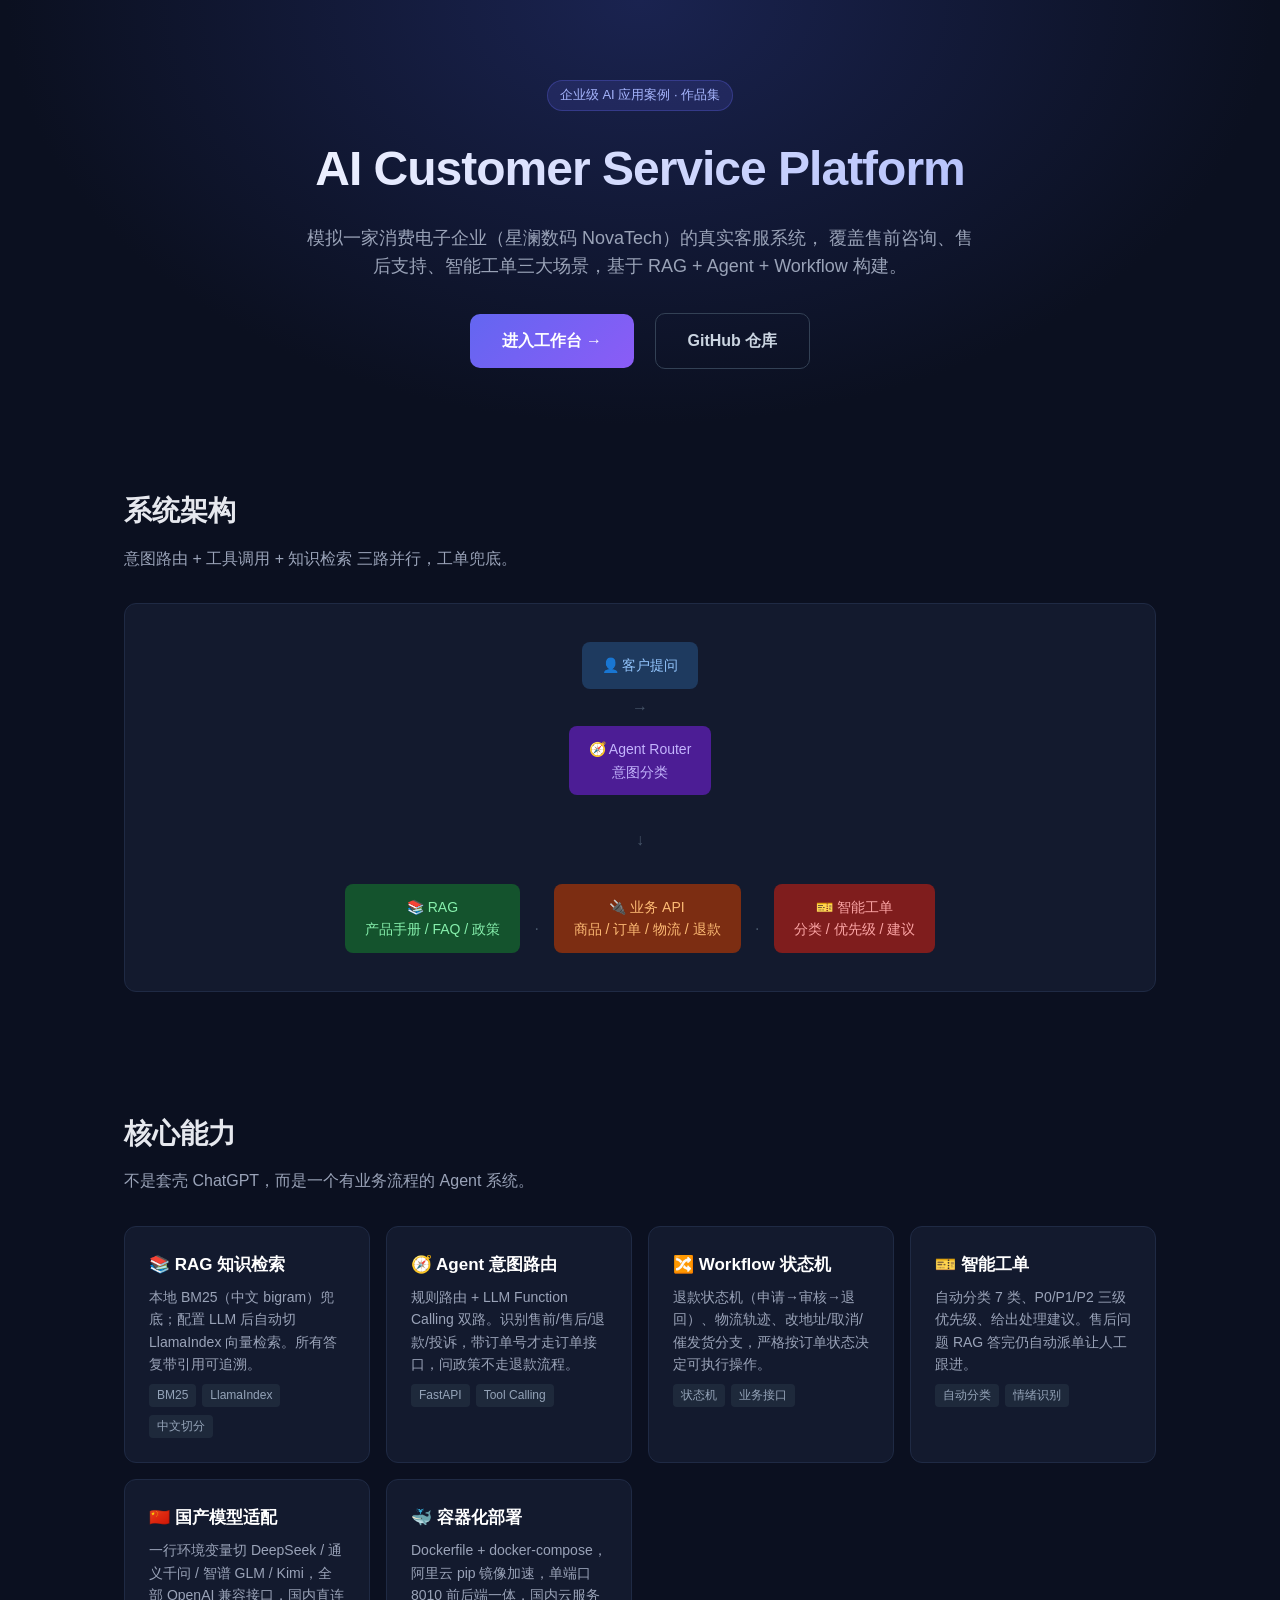
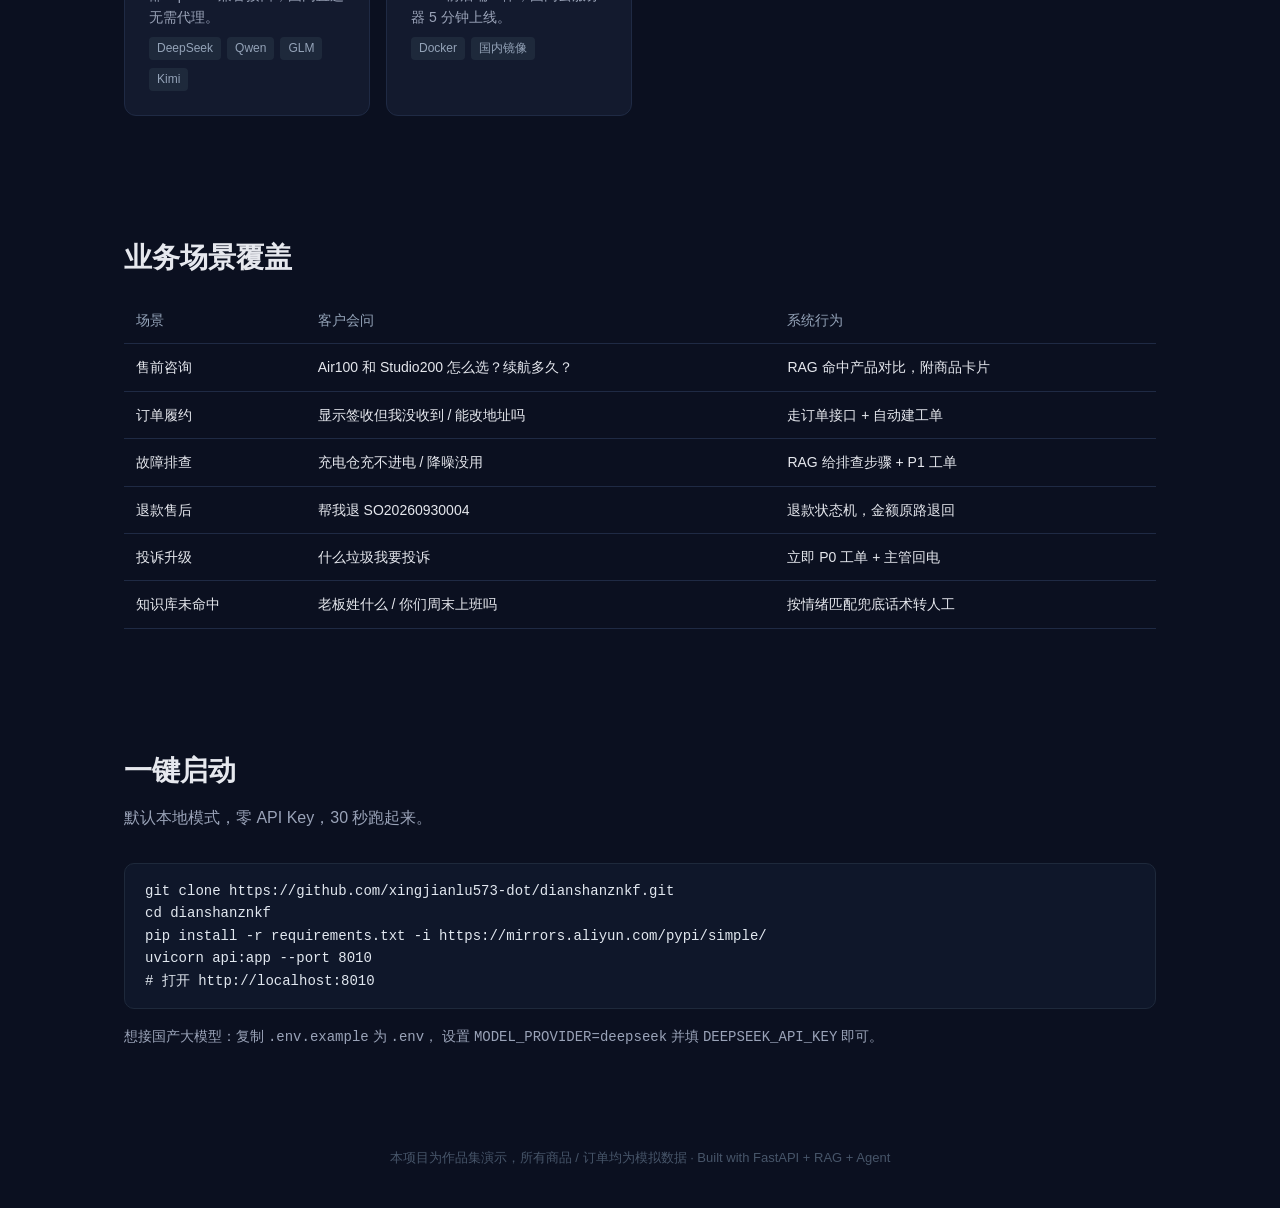
==== frontend/showcase.html @ e1ec144d "feat: 新增产品展示页 showcase.html" ====
<!doctype html>
<html lang="zh-CN">
<head>
<meta charset="UTF-8" />
<meta name="viewport" content="width=device-width, initial-scale=1.0" />
<title>AI Customer Service Platform · 企业级电商智能客服</title>
<style>
  * { box-sizing: border-box; margin: 0; padding: 0; }
  body {
    font-family: -apple-system, "PingFang SC", "Microsoft YaHei", sans-serif;
    background: #0b1020;
    color: #e6e8ee;
    line-height: 1.6;
  }
  .container { max-width: 1080px; margin: 0 auto; padding: 0 24px; }
  header {
    padding: 80px 0 60px;
    text-align: center;
    background: radial-gradient(ellipse at top, #1a2350 0%, #0b1020 70%);
  }
  .badge {
    display: inline-block; padding: 4px 12px; border-radius: 999px;
    background: rgba(99,102,241,.15); color: #a5b4fc; font-size: 13px;
    border: 1px solid rgba(99,102,241,.3); margin-bottom: 20px;
  }
  h1 {
    font-size: 48px; font-weight: 700; letter-spacing: -1px;
    background: linear-gradient(135deg, #fff 0%, #a5b4fc 100%);
    -webkit-background-clip: text; -webkit-text-fill-color: transparent;
    margin-bottom: 16px;
  }
  .subtitle { font-size: 18px; color: #9aa3b8; max-width: 680px; margin: 0 auto 32px; }
  .cta {
    display: inline-block; padding: 14px 32px; border-radius: 10px;
    background: linear-gradient(135deg, #6366f1, #8b5cf6); color: #fff;
    text-decoration: none; font-weight: 600; margin: 0 8px;
  }
  .cta.secondary { background: transparent; border: 1px solid #334155; color: #cbd5e1; }
  section { padding: 60px 0; }
  h2 { font-size: 28px; margin-bottom: 12px; }
  .lead { color: #9aa3b8; margin-bottom: 32px; }
  .grid { display: grid; grid-template-columns: repeat(auto-fit, minmax(240px, 1fr)); gap: 16px; }
  .card {
    background: #131a2e; border: 1px solid #1f2a44; border-radius: 12px;
    padding: 24px;
  }
  .card h3 { font-size: 17px; margin-bottom: 8px; color: #fff; }
  .card p { font-size: 14px; color: #9aa3b8; }
  .tag {
    display: inline-block; font-size: 12px; padding: 2px 8px; border-radius: 4px;
    background: #1e293b; color: #94a3b8; margin-right: 6px; margin-top: 8px;
  }
  pre {
    background: #0f172a; border: 1px solid #1e293b; border-radius: 10px;
    padding: 16px 20px; overflow-x: auto; font-size: 14px;
    color: #e2e8f0; font-family: ui-monospace, "Cascadia Code", monospace;
  }
  .arch {
    background: #131a2e; border: 1px solid #1f2a44; border-radius: 12px;
    padding: 32px; text-align: center;
  }
  .arch-box {
    display: inline-block; padding: 12px 20px; border-radius: 8px;
    margin: 6px; font-size: 14px;
  }
  .arch-user { background: #1e3a5f; color: #93c5fd; }
  .arch-router { background: #4c1d95; color: #c4b5fd; }
  .arch-rag { background: #14532d; color: #86efac; }
  .arch-api { background: #7c2d12; color: #fdba74; }
  .arch-ticket { background: #7f1d1d; color: #fca5a5; }
  .arrow { color: #475569; margin: 0 4px; }
  table { width: 100%; border-collapse: collapse; margin-top: 16px; }
  th, td { padding: 12px; text-align: left; border-bottom: 1px solid #1f2a44; font-size: 14px; }
  th { color: #94a3b8; font-weight: 500; }
  footer { padding: 40px 0; text-align: center; color: #475569; font-size: 13px; }
</style>
</head>
<body>

<header>
  <div class="container">
    <div class="badge">企业级 AI 应用案例 · 作品集</div>
    <h1>AI Customer Service Platform</h1>
    <p class="subtitle">模拟一家消费电子企业（星澜数码 NovaTech）的真实客服系统，
      覆盖售前咨询、售后支持、智能工单三大场景，基于 RAG + Agent + Workflow 构建。</p>
    <a class="cta" href="/">进入工作台 →</a>
    <a class="cta secondary" href="https://github.com/xingjianlu573-dot/dianshanznkf">GitHub 仓库</a>
  </div>
</header>

<section>
  <div class="container">
    <h2>系统架构</h2>
    <p class="lead">意图路由 + 工具调用 + 知识检索 三路并行，工单兜底。</p>
    <div class="arch">
      <div class="arch-box arch-user">👤 客户提问</div>
      <div class="arrow">→</div>
      <div class="arch-box arch-router">🧭 Agent Router<br/>意图分类</div>
      <br/><br/>
      <div class="arrow">↓</div>
      <br/>
      <div class="arch-box arch-rag">📚 RAG<br/>产品手册 / FAQ / 政策</div>
      <span class="arrow">·</span>
      <div class="arch-box arch-api">🔌 业务 API<br/>商品 / 订单 / 物流 / 退款</div>
      <span class="arrow">·</span>
      <div class="arch-box arch-ticket">🎫 智能工单<br/>分类 / 优先级 / 建议</div>
    </div>
  </div>
</section>

<section>
  <div class="container">
    <h2>核心能力</h2>
    <p class="lead">不是套壳 ChatGPT，而是一个有业务流程的 Agent 系统。</p>
    <div class="grid">
      <div class="card">
        <h3>📚 RAG 知识检索</h3>
        <p>本地 BM25（中文 bigram）兜底；配置 LLM 后自动切 LlamaIndex 向量检索。所有答复带引用可追溯。</p>
        <span class="tag">BM25</span><span class="tag">LlamaIndex</span><span class="tag">中文切分</span>
      </div>
      <div class="card">
        <h3>🧭 Agent 意图路由</h3>
        <p>规则路由 + LLM Function Calling 双路。识别售前/售后/退款/投诉，带订单号才走订单接口，问政策不走退款流程。</p>
        <span class="tag">FastAPI</span><span class="tag">Tool Calling</span>
      </div>
      <div class="card">
        <h3>🔀 Workflow 状态机</h3>
        <p>退款状态机（申请→审核→退回）、物流轨迹、改地址/取消/催发货分支，严格按订单状态决定可执行操作。</p>
        <span class="tag">状态机</span><span class="tag">业务接口</span>
      </div>
      <div class="card">
        <h3>🎫 智能工单</h3>
        <p>自动分类 7 类、P0/P1/P2 三级优先级、给出处理建议。售后问题 RAG 答完仍自动派单让人工跟进。</p>
        <span class="tag">自动分类</span><span class="tag">情绪识别</span>
      </div>
      <div class="card">
        <h3>🇨🇳 国产模型适配</h3>
        <p>一行环境变量切 DeepSeek / 通义千问 / 智谱 GLM / Kimi，全部 OpenAI 兼容接口，国内直连无需代理。</p>
        <span class="tag">DeepSeek</span><span class="tag">Qwen</span><span class="tag">GLM</span><span class="tag">Kimi</span>
      </div>
      <div class="card">
        <h3>🐳 容器化部署</h3>
        <p>Dockerfile + docker-compose，阿里云 pip 镜像加速，单端口 8010 前后端一体，国内云服务器 5 分钟上线。</p>
        <span class="tag">Docker</span><span class="tag">国内镜像</span>
      </div>
    </div>
  </div>
</section>

<section>
  <div class="container">
    <h2>业务场景覆盖</h2>
    <table>
      <tr><th>场景</th><th>客户会问</th><th>系统行为</th></tr>
      <tr><td>售前咨询</td><td>Air100 和 Studio200 怎么选？续航多久？</td><td>RAG 命中产品对比，附商品卡片</td></tr>
      <tr><td>订单履约</td><td>显示签收但我没收到 / 能改地址吗</td><td>走订单接口 + 自动建工单</td></tr>
      <tr><td>故障排查</td><td>充电仓充不进电 / 降噪没用</td><td>RAG 给排查步骤 + P1 工单</td></tr>
      <tr><td>退款售后</td><td>帮我退 SO20260930004</td><td>退款状态机，金额原路退回</td></tr>
      <tr><td>投诉升级</td><td>什么垃圾我要投诉</td><td>立即 P0 工单 + 主管回电</td></tr>
      <tr><td>知识库未命中</td><td>老板姓什么 / 你们周末上班吗</td><td>按情绪匹配兜底话术转人工</td></tr>
    </table>
  </div>
</section>

<section>
  <div class="container">
    <h2>一键启动</h2>
    <p class="lead">默认本地模式，零 API Key，30 秒跑起来。</p>
    <pre>git clone https://github.com/xingjianlu573-dot/dianshanznkf.git
cd dianshanznkf
pip install -r requirements.txt -i https://mirrors.aliyun.com/pypi/simple/
uvicorn api:app --port 8010
# 打开 http://localhost:8010</pre>
    <p style="margin-top:16px; color:#9aa3b8; font-size:14px;">
      想接国产大模型：复制 <code>.env.example</code> 为 <code>.env</code>，
      设置 <code>MODEL_PROVIDER=deepseek</code> 并填 <code>DEEPSEEK_API_KEY</code> 即可。
    </p>
  </div>
</section>

<footer>
  <div class="container">
    本项目为作品集演示，所有商品 / 订单均为模拟数据 · Built with FastAPI + RAG + Agent
  </div>
</footer>

</body>
</html>
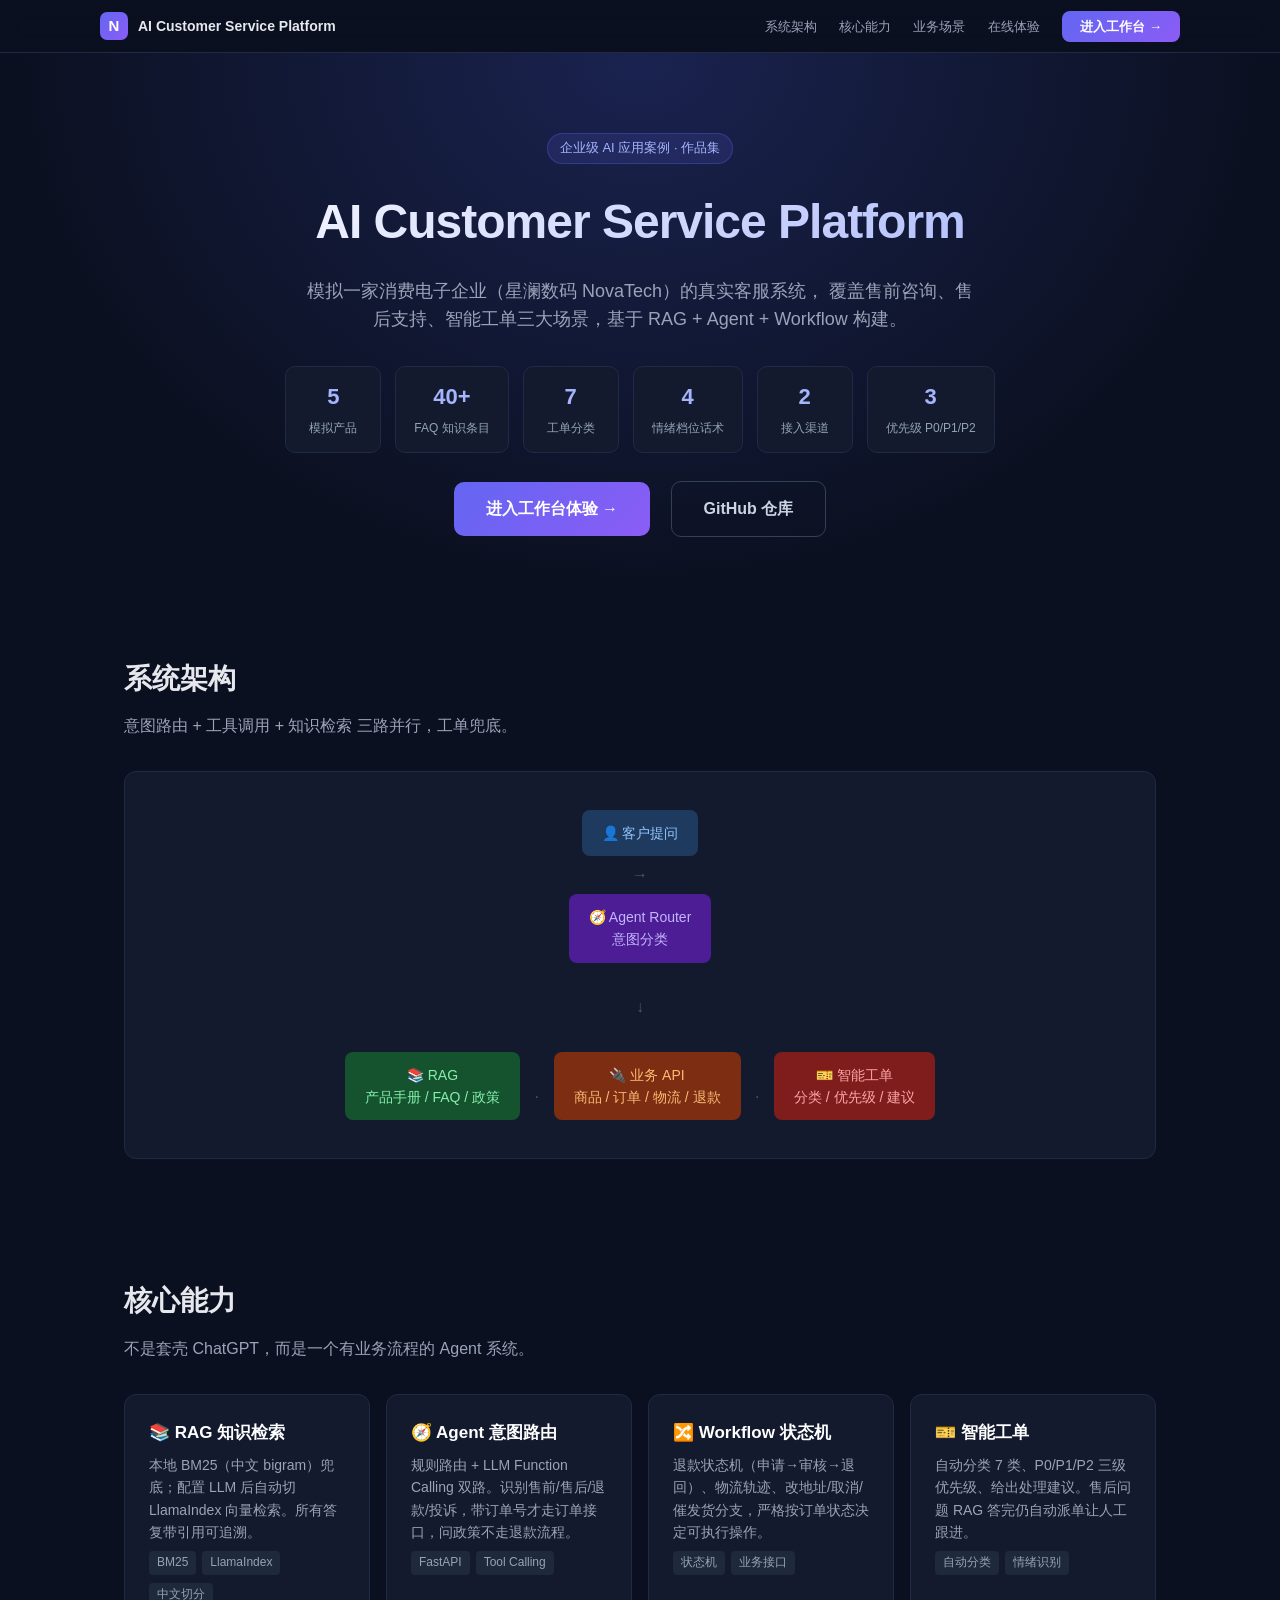
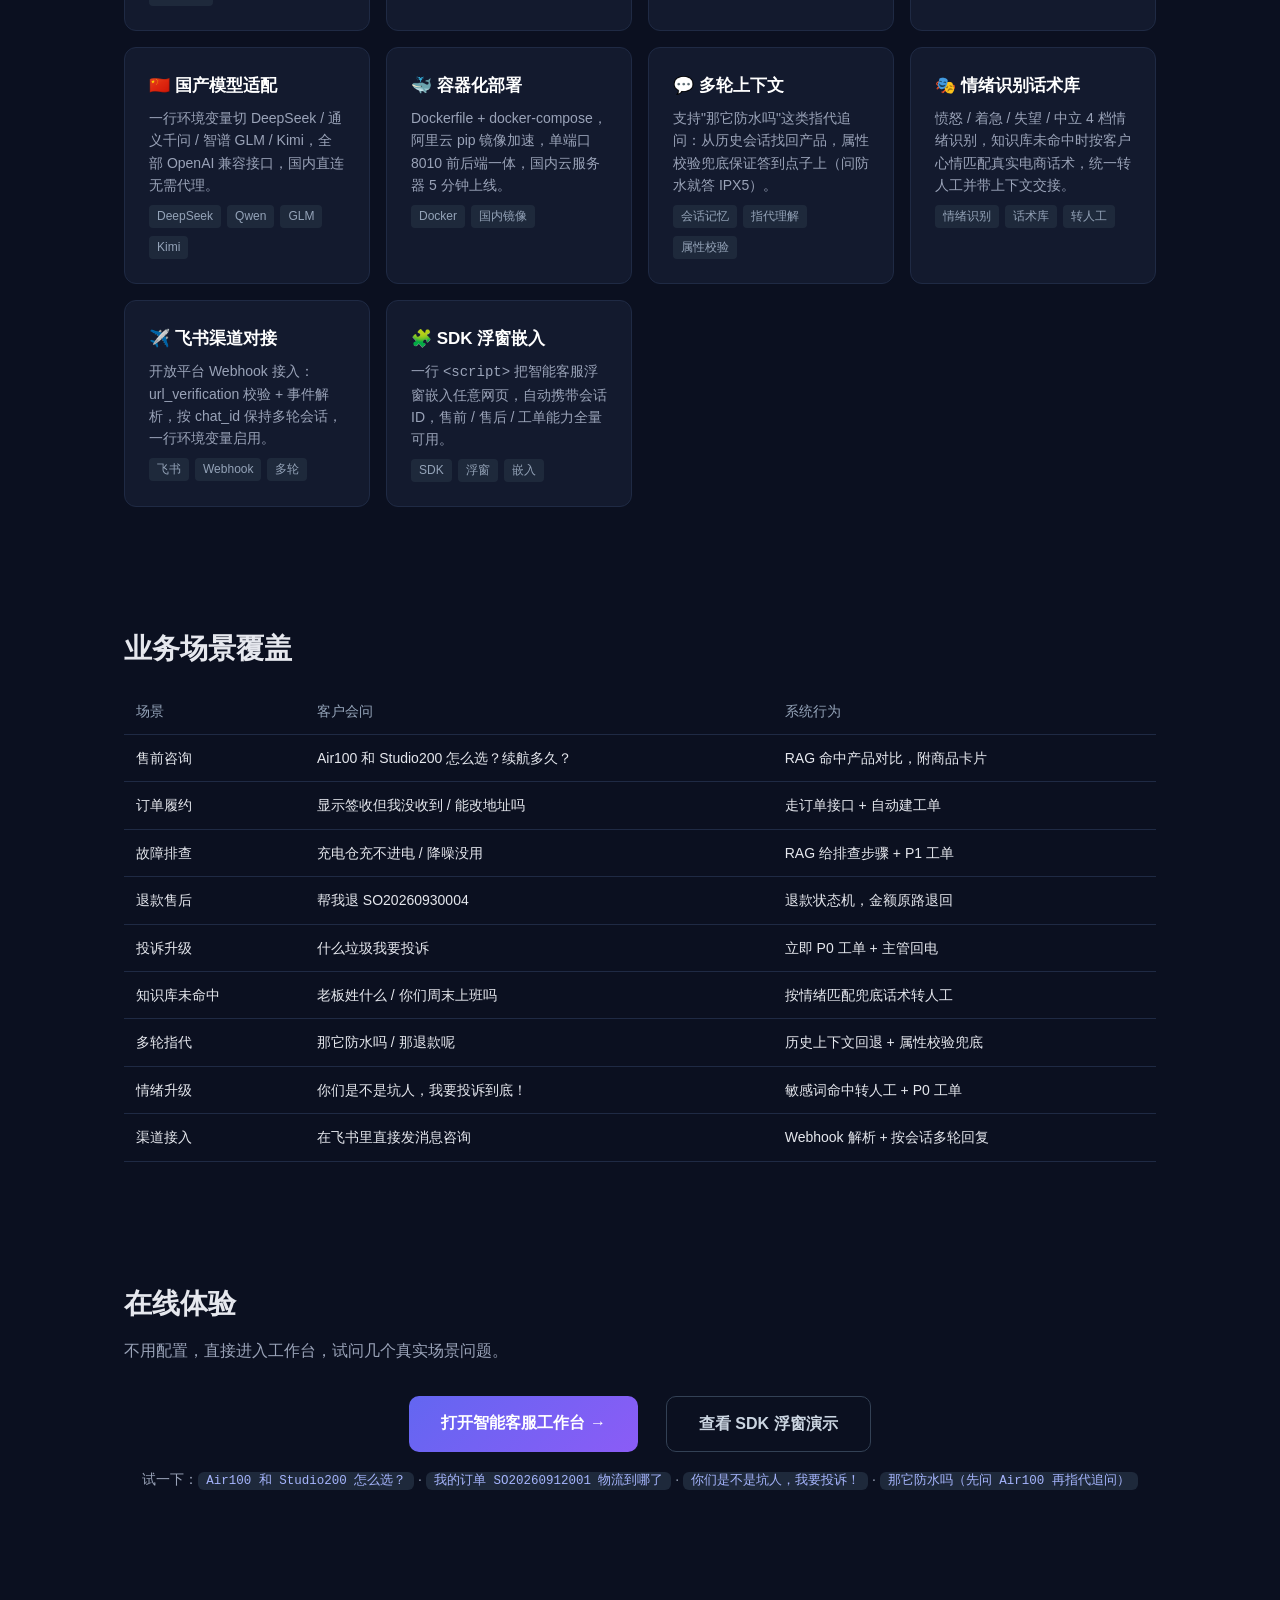
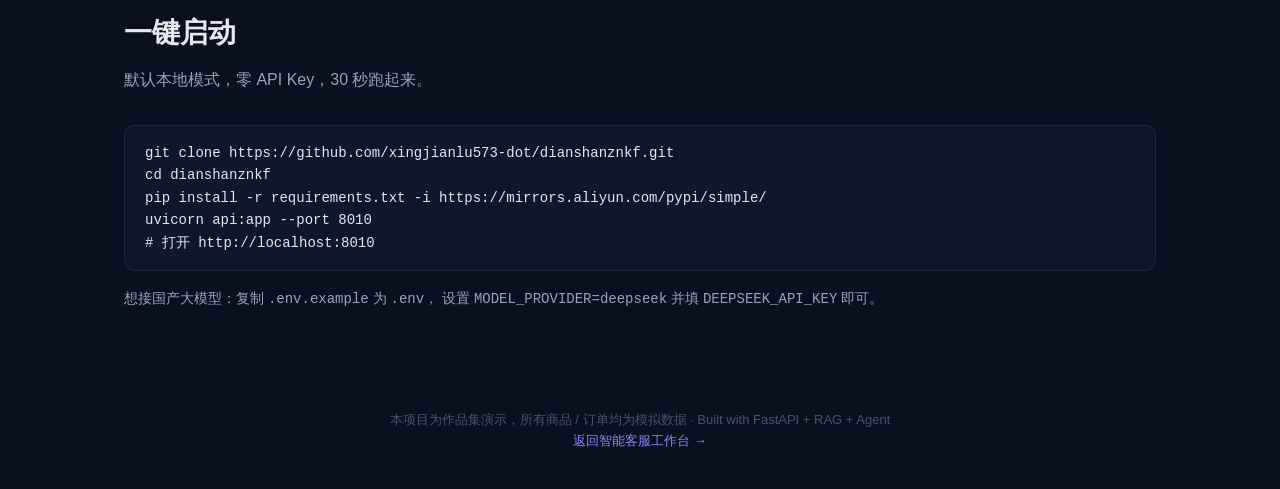
==== commit 6c7e589b: "feat: 展示页与工作台 UI 优化 + 双向互通按钮（旧内容全保留） - showcase：新增顶部导航条（锚点+进入工作台）、Hero 数据指标（5产品/40+FAQ/7工单/4情绪/2渠道/3" ====
--- a/frontend/showcase.html
+++ b/frontend/showcase.html
@@ -3,6 +3,7 @@
 <head>
 <meta charset="UTF-8" />
 <meta name="viewport" content="width=device-width, initial-scale=1.0" />
+<link rel="icon" href="data:image/svg+xml,<svg xmlns='http://www.w3.org/2000/svg' viewBox='0 0 64 64'><rect width='64' height='64' rx='14' fill='%236366f1'/><text x='32' y='45' font-size='36' font-weight='700' text-anchor='middle' fill='white' font-family='Arial'>N</text></svg>" />
 <title>AI Customer Service Platform · 企业级电商智能客服</title>
 <style>
   * { box-sizing: border-box; margin: 0; padding: 0; }
@@ -73,9 +74,41 @@
   th, td { padding: 12px; text-align: left; border-bottom: 1px solid #1f2a44; font-size: 14px; }
   th { color: #94a3b8; font-weight: 500; }
   footer { padding: 40px 0; text-align: center; color: #475569; font-size: 13px; }
+  /* ===== 新增：顶部导航 ===== */
+  .topnav { position: sticky; top: 0; z-index: 10; background: rgba(11,16,32,.88); backdrop-filter: blur(10px); border-bottom: 1px solid #1f2a44; }
+  .nav-inner { display: flex; justify-content: space-between; align-items: center; padding: 12px 0; }
+  .nav-brand { display: flex; gap: 10px; align-items: center; font-weight: 600; font-size: 14px; color: #e6e8ee; }
+  .nav-logo { width: 28px; height: 28px; border-radius: 7px; background: linear-gradient(135deg, #6366f1, #8b5cf6); display: grid; place-items: center; font-size: 15px; font-weight: 700; color: #fff; }
+  .nav-links a { color: #9aa3b8; text-decoration: none; font-size: 13px; margin-left: 18px; }
+  .nav-links a:hover { color: #fff; }
+  .nav-links .nav-cta { background: linear-gradient(135deg, #6366f1, #8b5cf6); color: #fff; padding: 8px 18px; border-radius: 8px; font-weight: 600; }
+  .nav-links .nav-cta:hover { opacity: .9; }
+  /* ===== 新增：Hero 数据指标 ===== */
+  .stats { display: flex; justify-content: center; gap: 14px; flex-wrap: wrap; margin-bottom: 28px; }
+  .stat { background: #131a2e; border: 1px solid #1f2a44; border-radius: 10px; padding: 12px 18px; min-width: 96px; }
+  .stat b { display: block; font-size: 22px; color: #a5b4fc; }
+  .stat span { font-size: 12px; color: #94a3b8; }
+  /* ===== 新增：在线体验区 ===== */
+  .demo-row { display: flex; justify-content: center; gap: 12px; flex-wrap: wrap; }
+  .demo-tips { margin-top: 16px; text-align: center; color: #9aa3b8; font-size: 14px; }
+  .demo-tips code { background: #1e293b; padding: 2px 8px; border-radius: 6px; color: #a5b4fc; font-size: 12.5px; }
+  html { scroll-padding-top: 64px; }
 </style>
 </head>
 <body>
+
+<nav class="topnav">
+  <div class="container nav-inner">
+    <div class="nav-brand"><span class="nav-logo">N</span> AI Customer Service Platform</div>
+    <div class="nav-links">
+      <a href="#arch">系统架构</a>
+      <a href="#cap">核心能力</a>
+      <a href="#scenes">业务场景</a>
+      <a href="#demo">在线体验</a>
+      <a class="nav-cta" href="/">进入工作台 →</a>
+    </div>
+  </div>
+</nav>
 
 <header>
   <div class="container">
@@ -83,12 +116,20 @@
     <h1>AI Customer Service Platform</h1>
     <p class="subtitle">模拟一家消费电子企业（星澜数码 NovaTech）的真实客服系统，
       覆盖售前咨询、售后支持、智能工单三大场景，基于 RAG + Agent + Workflow 构建。</p>
-    <a class="cta" href="/">进入工作台 →</a>
+    <div class="stats">
+      <div class="stat"><b>5</b><span>模拟产品</span></div>
+      <div class="stat"><b>40+</b><span>FAQ 知识条目</span></div>
+      <div class="stat"><b>7</b><span>工单分类</span></div>
+      <div class="stat"><b>4</b><span>情绪档位话术</span></div>
+      <div class="stat"><b>2</b><span>接入渠道</span></div>
+      <div class="stat"><b>3</b><span>优先级 P0/P1/P2</span></div>
+    </div>
+    <a class="cta" href="/">进入工作台体验 →</a>
     <a class="cta secondary" href="https://github.com/xingjianlu573-dot/dianshanznkf">GitHub 仓库</a>
   </div>
 </header>
 
-<section>
+<section id="arch">
   <div class="container">
     <h2>系统架构</h2>
     <p class="lead">意图路由 + 工具调用 + 知识检索 三路并行，工单兜底。</p>
@@ -108,7 +149,7 @@
   </div>
 </section>
 
-<section>
+<section id="cap">
   <div class="container">
     <h2>核心能力</h2>
     <p class="lead">不是套壳 ChatGPT，而是一个有业务流程的 Agent 系统。</p>
@@ -143,11 +184,31 @@
         <p>Dockerfile + docker-compose，阿里云 pip 镜像加速，单端口 8010 前后端一体，国内云服务器 5 分钟上线。</p>
         <span class="tag">Docker</span><span class="tag">国内镜像</span>
       </div>
-    </div>
-  </div>
-</section>
-
-<section>
+      <div class="card">
+        <h3>💬 多轮上下文</h3>
+        <p>支持"那它防水吗"这类指代追问：从历史会话找回产品，属性校验兜底保证答到点子上（问防水就答 IPX5）。</p>
+        <span class="tag">会话记忆</span><span class="tag">指代理解</span><span class="tag">属性校验</span>
+      </div>
+      <div class="card">
+        <h3>🎭 情绪识别话术库</h3>
+        <p>愤怒 / 着急 / 失望 / 中立 4 档情绪识别，知识库未命中时按客户心情匹配真实电商话术，统一转人工并带上下文交接。</p>
+        <span class="tag">情绪识别</span><span class="tag">话术库</span><span class="tag">转人工</span>
+      </div>
+      <div class="card">
+        <h3>✈️ 飞书渠道对接</h3>
+        <p>开放平台 Webhook 接入：url_verification 校验 + 事件解析，按 chat_id 保持多轮会话，一行环境变量启用。</p>
+        <span class="tag">飞书</span><span class="tag">Webhook</span><span class="tag">多轮</span>
+      </div>
+      <div class="card">
+        <h3>🧩 SDK 浮窗嵌入</h3>
+        <p>一行 <code>&lt;script&gt;</code> 把智能客服浮窗嵌入任意网页，自动携带会话 ID，售前 / 售后 / 工单能力全量可用。</p>
+        <span class="tag">SDK</span><span class="tag">浮窗</span><span class="tag">嵌入</span>
+      </div>
+    </div>
+  </div>
+</section>
+
+<section id="scenes">
   <div class="container">
     <h2>业务场景覆盖</h2>
     <table>
@@ -158,7 +219,27 @@
       <tr><td>退款售后</td><td>帮我退 SO20260930004</td><td>退款状态机，金额原路退回</td></tr>
       <tr><td>投诉升级</td><td>什么垃圾我要投诉</td><td>立即 P0 工单 + 主管回电</td></tr>
       <tr><td>知识库未命中</td><td>老板姓什么 / 你们周末上班吗</td><td>按情绪匹配兜底话术转人工</td></tr>
+      <tr><td>多轮指代</td><td>那它防水吗 / 那退款呢</td><td>历史上下文回退 + 属性校验兜底</td></tr>
+      <tr><td>情绪升级</td><td>你们是不是坑人，我要投诉到底！</td><td>敏感词命中转人工 + P0 工单</td></tr>
+      <tr><td>渠道接入</td><td>在飞书里直接发消息咨询</td><td>Webhook 解析 + 按会话多轮回复</td></tr>
     </table>
+  </div>
+</section>
+
+<section id="demo">
+  <div class="container">
+    <h2>在线体验</h2>
+    <p class="lead">不用配置，直接进入工作台，试问几个真实场景问题。</p>
+    <div class="demo-row">
+      <a class="cta" href="/">打开智能客服工作台 →</a>
+      <a class="cta secondary" href="/sdk-demo.html">查看 SDK 浮窗演示</a>
+    </div>
+    <p class="demo-tips">
+      试一下：<code>Air100 和 Studio200 怎么选？</code> ·
+      <code>我的订单 SO20260912001 物流到哪了</code> ·
+      <code>你们是不是坑人，我要投诉！</code> ·
+      <code>那它防水吗（先问 Air100 再指代追问）</code>
+    </p>
   </div>
 </section>
 
@@ -180,7 +261,8 @@
 
 <footer>
   <div class="container">
-    本项目为作品集演示，所有商品 / 订单均为模拟数据 · Built with FastAPI + RAG + Agent
+    本项目为作品集演示，所有商品 / 订单均为模拟数据 · Built with FastAPI + RAG + Agent<br/>
+    <a href="/" style="color:#818cf8; text-decoration:none;">返回智能客服工作台 →</a>
   </div>
 </footer>
 
